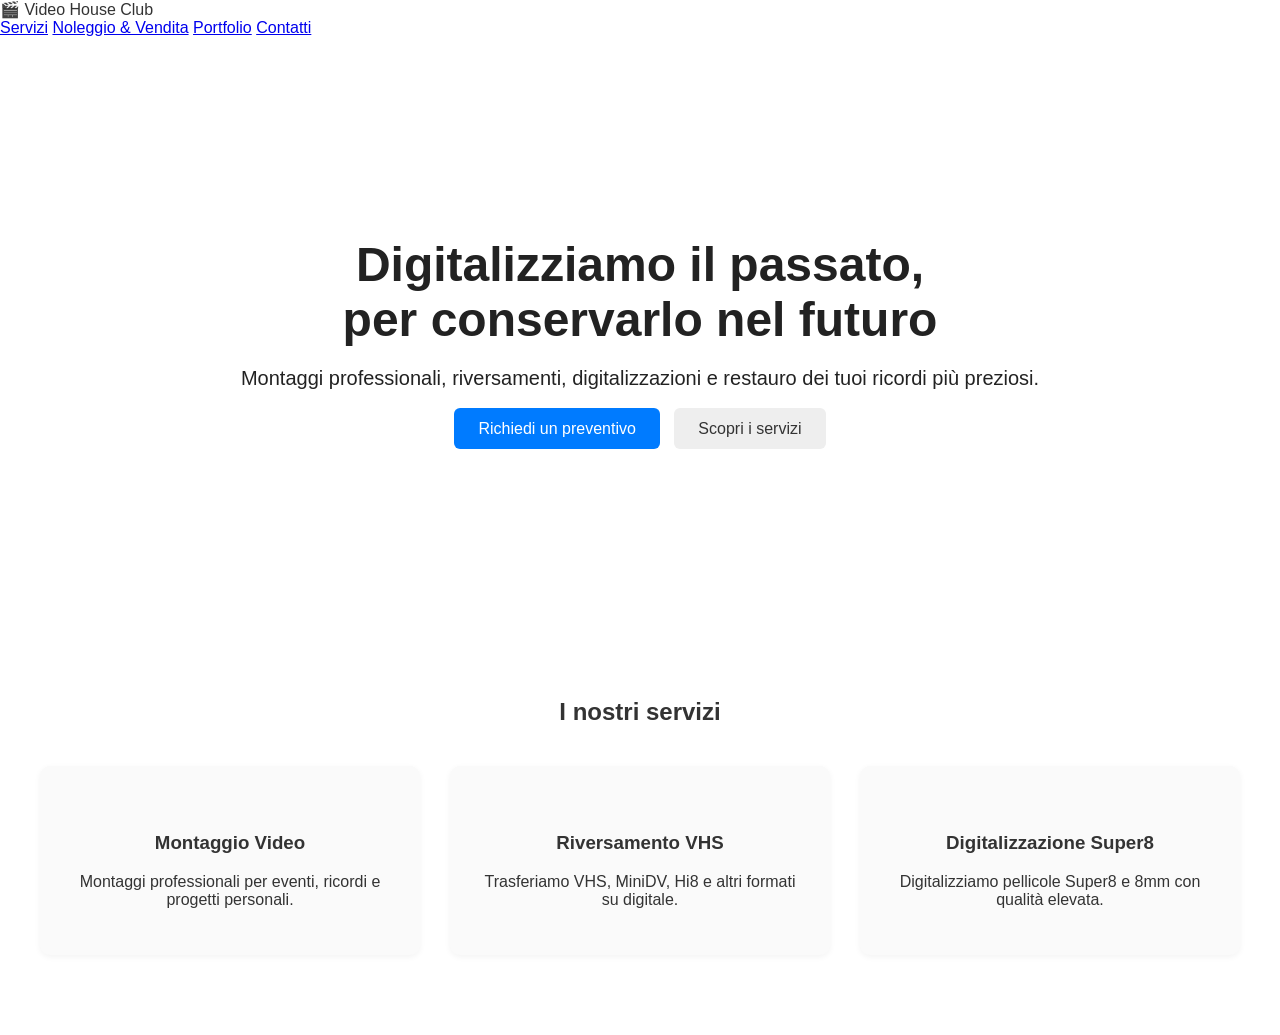
==== index.html @ 9ddbf899 "Update index.html" ====
<!DOCTYPE html>
<html lang="it">
<head>
    <meta charset="UTF-8">
    <meta name="viewport" content="width=device-width, initial-scale=1.0">
    <title>Video House Club – Digitalizziamo il passato</title>
    <link rel="stylesheet" href="style.css">
</head>

<body>

    <!-- SIDEBAR -->
    <aside class="sidebar">
        <div class="logo">🎬 Video House Club</div>

        <nav class="menu">
            <a href="#">Servizi</a>
            <a href="#">Noleggio & Vendita</a>
            <a href="#">Portfolio</a>
            <a href="#">Contatti</a>
        </nav>
    </aside>

    <!-- MAIN CONTENT -->
    <main class="content">

        <!-- HERO CINEMATOGRAFICO -->
        <section class="hero">
            <div class="overlay"></div>
            <div class="hero-text">
                <h1>Digitalizziamo il passato,<br>per conservarlo nel futuro</h1>
                <p>Montaggi professionali, riversamenti, digitalizzazioni e restauro dei tuoi ricordi più preziosi.</p>
                <div class="hero-buttons">
                    <a class="btn-primary" href="#">Richiedi un preventivo</a>
                    <a class="btn-secondary" href="#">Scopri i servizi</a>
                </div>
            </div>
        </section>

        <!-- SERVIZI PRINCIPALI -->
        <section class="services">
            <h2>I nostri servizi</h2>
            <div class="service-grid">
                <div class="service-box">
                    <img src="cinema1.jpg" alt="">
                    <h3>Montaggio Video</h3>
                    <p>Montaggi professionali per eventi, ricordi e progetti personali.</p>
                </div>

                <div class="service-box">
                    <img src="cinema2.jpg" alt="">
                    <h3>Riversamento VHS</h3>
                    <p>Trasferiamo VHS, MiniDV, Hi8 e altri formati su digitale.</p>
                </div>

                <div class="service-box">
                    <img src="cinema3.jpg" alt="">
                    <h3>Digitalizzazione Super8</h3>
                    <p>Digitalizziamo pellicole Super8 e 8mm con qualità elevata.</p>
                </div>
            </div>
        </section>

    </main>

</body>
</html>
---- style.css ----
body {
    margin: 0;
    font-family: 'Inter', sans-serif;
    background: #ffffff;
    color: #333;
}

/* HEADER */
.header {
    display: flex;
    justify-content: space-between;
    padding: 20px 40px;
    background: #fff;
    border-bottom: 1px solid #eee;
}

.header nav a {
    margin-left: 20px;
    text-decoration: none;
    color: #333;
    font-weight: 500;
}

/* HERO */
.hero {
    background: url('hero.jpg') center/cover no-repeat;
    padding: 160px 40px;
    text-align: center;
    color: #222;
}

.hero h1 {
    font-size: 48px;
    margin-bottom: 10px;
}

.hero p {
    font-size: 20px;
    margin-bottom: 30px;
}

.btn-primary {
    background: #007bff;
    color: white;
    padding: 12px 24px;
    border-radius: 6px;
    text-decoration: none;
    margin-right: 10px;
}

.btn-secondary {
    background: #eee;
    color: #333;
    padding: 12px 24px;
    border-radius: 6px;
    text-decoration: none;
}

/* SEZIONI */
section {
    padding: 80px 40px;
    text-align: center;
}

.service-grid, .rent-grid, .portfolio-grid {
    display: grid;
    grid-template-columns: repeat(3, 1fr);
    gap: 30px;
    margin-top: 40px;
}

.service-box, .rent-box {
    background: #fafafa;
    padding: 30px;
    border-radius: 10px;
    box-shadow: 0 2px 6px rgba(0,0,0,0.05);
}

.portfolio-item {
    background: #ddd;
    height: 180px;
    border-radius: 10px;
}

/* FOOTER */
.footer {
    background: #f5f5f5;
    padding: 20px;
    text-align: center;
}
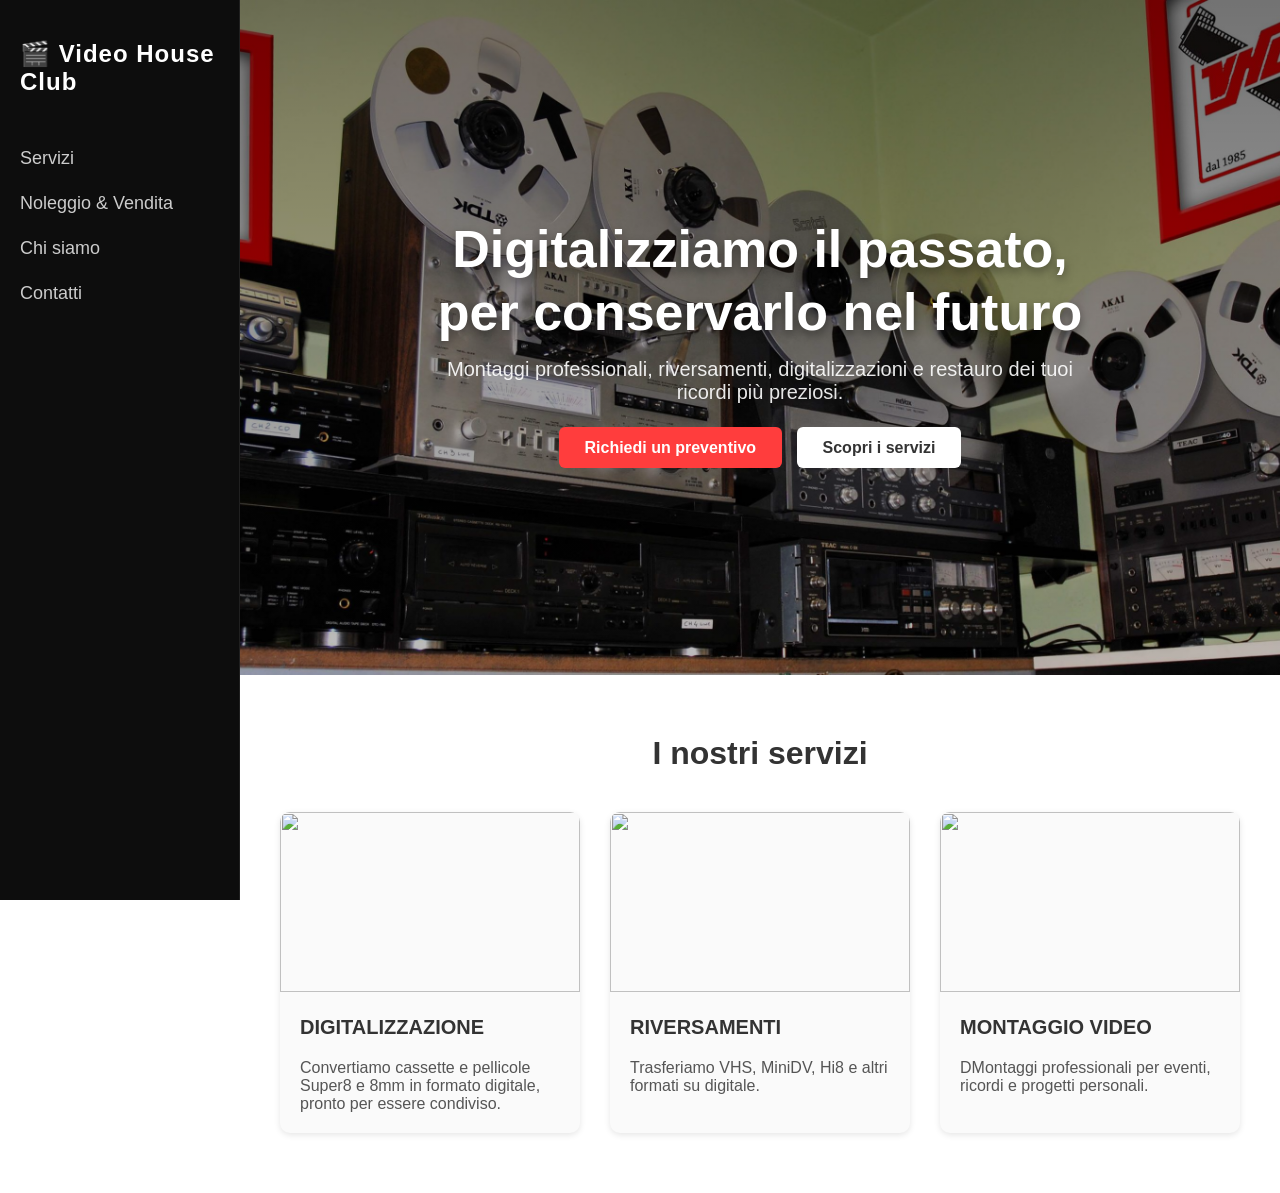
==== commit 27f48b27: "Update index.html" ====
--- a/index.html
+++ b/index.html
@@ -16,7 +16,7 @@
         <nav class="menu">
             <a href="#">Servizi</a>
             <a href="#">Noleggio & Vendita</a>
-            <a href="#">Portfolio</a>
+            <a href="#">Chi siamo</a>
             <a href="#">Contatti</a>
         </nav>
     </aside>
@@ -43,20 +43,20 @@
             <div class="service-grid">
                 <div class="service-box">
                     <img src="cinema1.jpg" alt="">
-                    <h3>Montaggio Video</h3>
-                    <p>Montaggi professionali per eventi, ricordi e progetti personali.</p>
+                    <h3>DIGITALIZZAZIONE</h3>
+                    <p>Convertiamo cassette e pellicole Super8 e 8mm in formato digitale, pronto per essere condiviso.</p>
                 </div>
 
                 <div class="service-box">
                     <img src="cinema2.jpg" alt="">
-                    <h3>Riversamento VHS</h3>
+                    <h3>RIVERSAMENTI</h3>
                     <p>Trasferiamo VHS, MiniDV, Hi8 e altri formati su digitale.</p>
                 </div>
 
                 <div class="service-box">
                     <img src="cinema3.jpg" alt="">
-                    <h3>Digitalizzazione Super8</h3>
-                    <p>Digitalizziamo pellicole Super8 e 8mm con qualità elevata.</p>
+                    <h3>MONTAGGIO VIDEO</h3>
+                    <p>DMontaggi professionali per eventi, ricordi e progetti personali.</p>
                 </div>
             </div>
         </section>
--- a/style.css
+++ b/style.css
@@ -1,90 +1,175 @@
+/* RESET BASE */
+* {
+    margin: 0;
+    padding: 0;
+    box-sizing: border-box;
+}
+
 body {
-    margin: 0;
     font-family: 'Inter', sans-serif;
     background: #ffffff;
     color: #333;
+    display: flex;
+    overflow-x: hidden;
 }
 
-/* HEADER */
-.header {
-    display: flex;
-    justify-content: space-between;
-    padding: 20px 40px;
-    background: #fff;
-    border-bottom: 1px solid #eee;
+/* SIDEBAR */
+.sidebar {
+    width: 240px;
+    background: #0d0d0d;
+    color: white;
+    padding: 40px 20px;
+    height: 100vh;
+    position: fixed;
+    left: 0;
+    top: 0;
+    border-right: 1px solid rgba(255,255,255,0.08);
 }
 
-.header nav a {
-    margin-left: 20px;
-    text-decoration: none;
-    color: #333;
-    font-weight: 500;
+.logo {
+    font-size: 24px;
+    font-weight: 700;
+    margin-bottom: 40px;
+    letter-spacing: 1px;
 }
 
-/* HERO */
-.hero {
-    background: url('hero.jpg') center/cover no-repeat;
-    padding: 160px 40px;
-    text-align: center;
-    color: #222;
+.menu a {
+    display: block;
+    color: #ccc;
+    text-decoration: none;
+    padding: 12px 0;
+    font-size: 18px;
+    transition: 0.2s ease;
 }
 
-.hero h1 {
-    font-size: 48px;
-    margin-bottom: 10px;
+.menu a:hover {
+    color: #fff;
+    transform: translateX(4px);
 }
 
-.hero p {
-    font-size: 20px;
-    margin-bottom: 30px;
+/* MAIN CONTENT */
+.content {
+    margin-left: 240px;
+    width: calc(100% - 240px);
 }
 
+/* HERO CINEMATOGRAFICO */
+.hero {
+    position: relative;
+    height: 75vh;
+    background: url('hero-cinema.jpg') center/cover no-repeat;
+    display: flex;
+    align-items: center;
+    justify-content: center;
+}
+
+.overlay {
+    position: absolute;
+    top: 0;
+    left: 0;
+    width: 100%;
+    height: 100%;
+    background: linear-gradient(
+        rgba(0,0,0,0.55),
+        rgba(0,0,0,0.25)
+    );
+}
+
+.hero-text {
+    position: relative;
+    text-align: center;
+    color: white;
+    max-width: 700px;
+    padding: 0 20px;
+}
+
+.hero-text h1 {
+    font-size: 52px;
+    font-weight: 700;
+    line-height: 1.2;
+    margin-bottom: 15px;
+    text-shadow: 0 4px 10px rgba(0,0,0,0.4);
+}
+
+.hero-text p {
+    font-size: 20px;
+    margin-bottom: 35px;
+    opacity: 0.9;
+}
+
+/* BOTTONI */
 .btn-primary {
-    background: #007bff;
+    background: #ff3d3d;
     color: white;
-    padding: 12px 24px;
+    padding: 12px 26px;
     border-radius: 6px;
     text-decoration: none;
     margin-right: 10px;
+    font-weight: 600;
+    transition: 0.2s ease;
+}
+
+.btn-primary:hover {
+    background: #e22f2f;
 }
 
 .btn-secondary {
-    background: #eee;
+    background: #ffffff;
     color: #333;
-    padding: 12px 24px;
+    padding: 12px 26px;
     border-radius: 6px;
     text-decoration: none;
+    font-weight: 600;
+    transition: 0.2s ease;
 }
 
-/* SEZIONI */
-section {
-    padding: 80px 40px;
-    text-align: center;
+.btn-secondary:hover {
+    background: #f0f0f0;
 }
 
-.service-grid, .rent-grid, .portfolio-grid {
-    display: grid;
-    grid-template-columns: repeat(3, 1fr);
-    gap: 30px;
-    margin-top: 40px;
+/* SERVIZI */
+.services {
+    padding: 60px 40px;
 }
 
-.service-box, .rent-box {
-    background: #fafafa;
-    padding: 30px;
-    border-radius: 10px;
-    box-shadow: 0 2px 6px rgba(0,0,0,0.05);
+.services h2 {
+    text-align: center;
+    margin-bottom: 40px;
+    font-size: 32px;
+    font-weight: 700;
 }
 
-.portfolio-item {
-    background: #ddd;
-    height: 180px;
-    border-radius: 10px;
+.service-grid {
+    display: grid;
+    grid-template-columns: repeat(auto-fit, minmax(260px, 1fr));
+    gap: 30px;
 }
 
-/* FOOTER */
-.footer {
-    background: #f5f5f5;
-    padding: 20px;
-    text-align: center;
+.service-box {
+    background: #fafafa;
+    border-radius: 10px;
+    overflow: hidden;
+    box-shadow: 0 2px 6px rgba(0,0,0,0.1);
+    transition: 0.25s ease;
 }
+
+.service-box:hover {
+    transform: translateY(-6px);
+    box-shadow: 0 6px 18px rgba(0,0,0,0.15);
+}
+
+.service-box img {
+    width: 100%;
+    height: 180px;
+    object-fit: cover;
+}
+
+.service-box h3 {
+    margin: 20px;
+    font-size: 20px;
+}
+
+.service-box p {
+    margin: 0 20px 20px;
+    color: #555;
+}
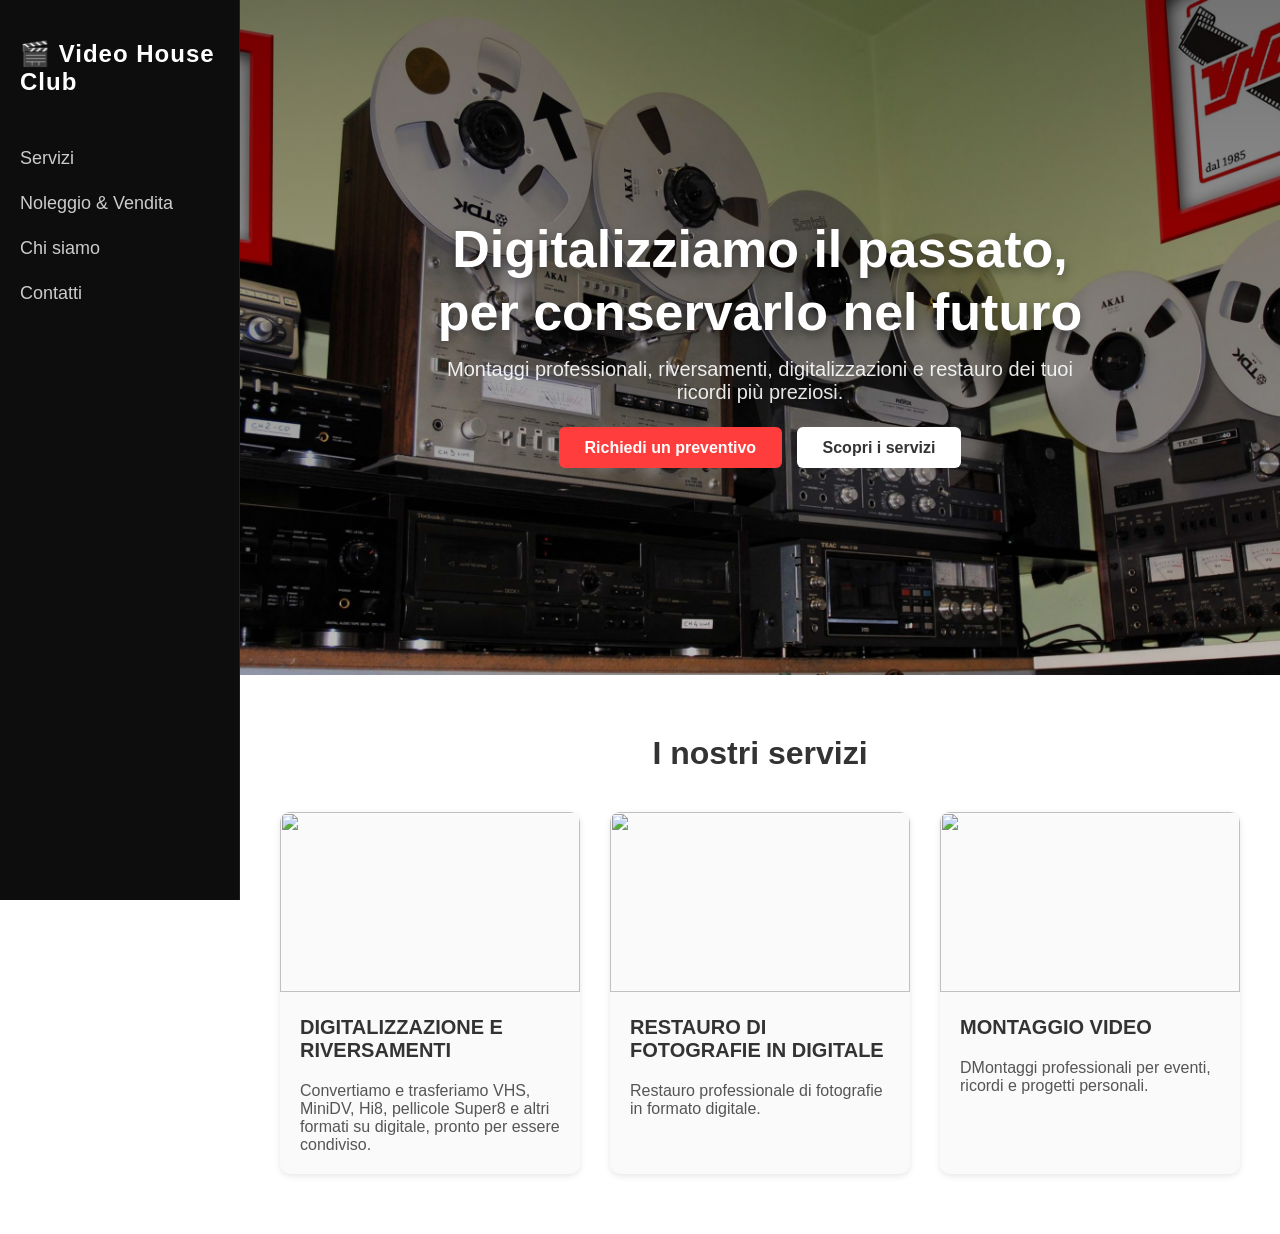
==== commit b9d5c828: "Update index.html" ====
--- a/index.html
+++ b/index.html
@@ -43,14 +43,14 @@
             <div class="service-grid">
                 <div class="service-box">
                     <img src="cinema1.jpg" alt="">
-                    <h3>DIGITALIZZAZIONE</h3>
-                    <p>Convertiamo cassette e pellicole Super8 e 8mm in formato digitale, pronto per essere condiviso.</p>
+                    <h3>DIGITALIZZAZIONE E RIVERSAMENTI</h3>
+                    <p>Convertiamo e trasferiamo VHS, MiniDV, Hi8, pellicole Super8 e altri formati su digitale, pronto per essere condiviso.</p>
                 </div>
 
                 <div class="service-box">
                     <img src="cinema2.jpg" alt="">
-                    <h3>RIVERSAMENTI</h3>
-                    <p>Trasferiamo VHS, MiniDV, Hi8 e altri formati su digitale.</p>
+                    <h3>RESTAURO DI FOTOGRAFIE IN DIGITALE</h3>
+                    <p>Restauro professionale di fotografie in formato digitale.</p>
                 </div>
 
                 <div class="service-box">
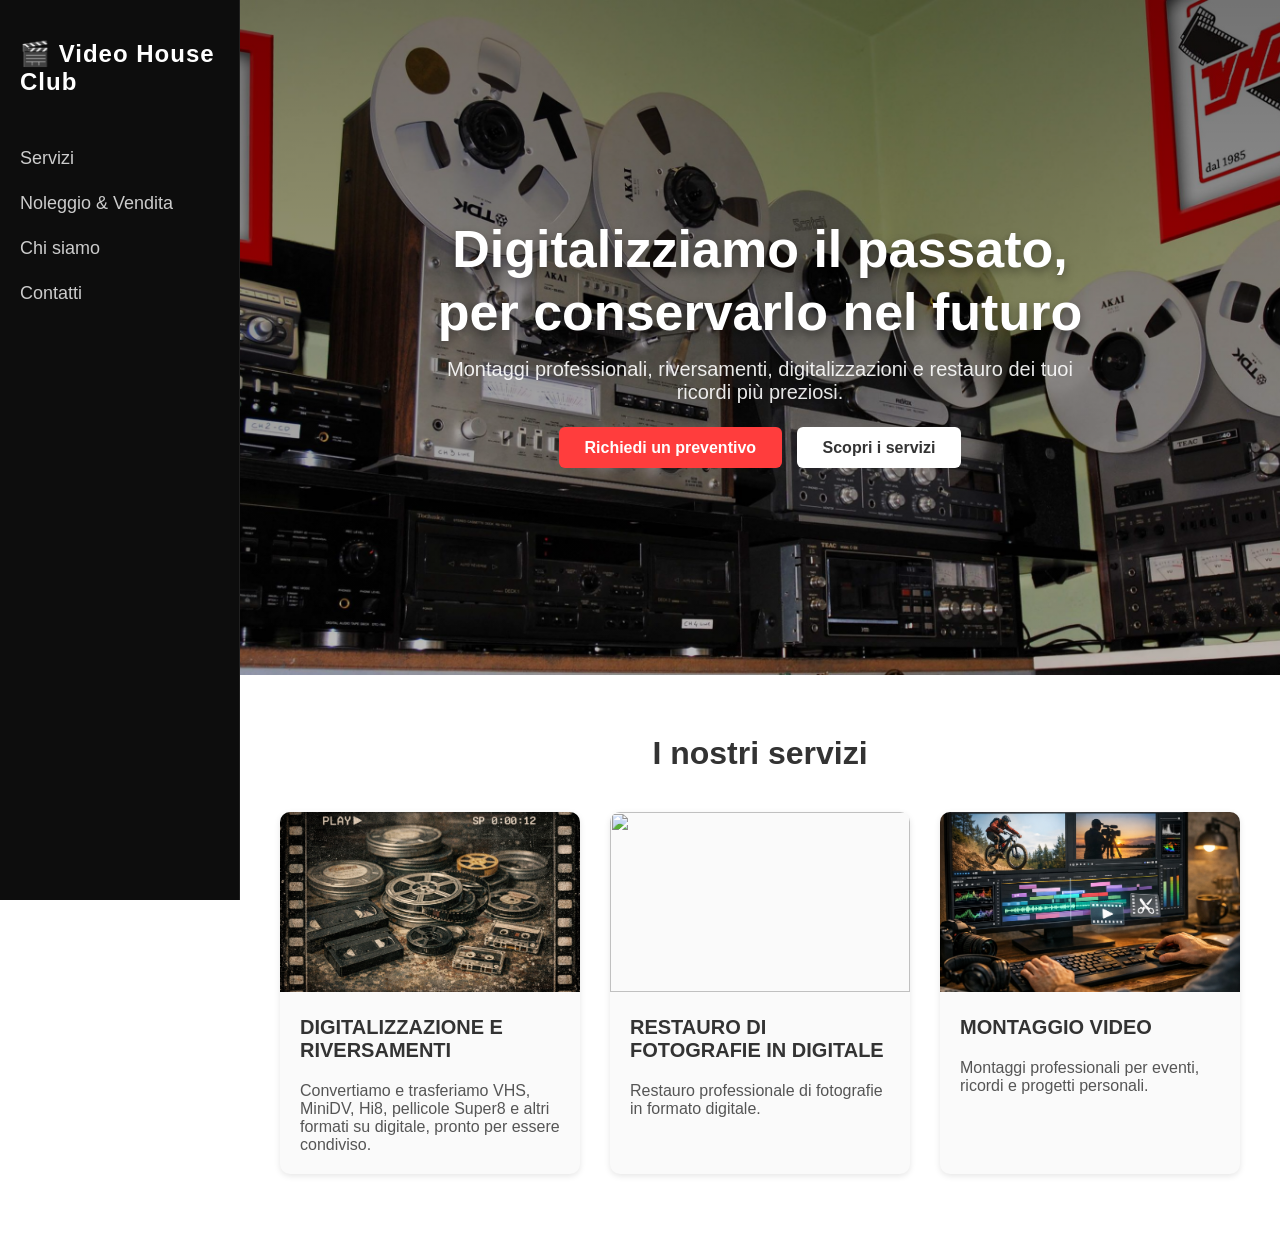
==== commit 7d8e9d13: "Update index.html" ====
--- a/index.html
+++ b/index.html
@@ -56,7 +56,7 @@
                 <div class="service-box">
                     <img src="cinema3.jpg" alt="">
                     <h3>MONTAGGIO VIDEO</h3>
-                    <p>DMontaggi professionali per eventi, ricordi e progetti personali.</p>
+                    <p>Montaggi professionali per eventi, ricordi e progetti personali.</p>
                 </div>
             </div>
         </section>
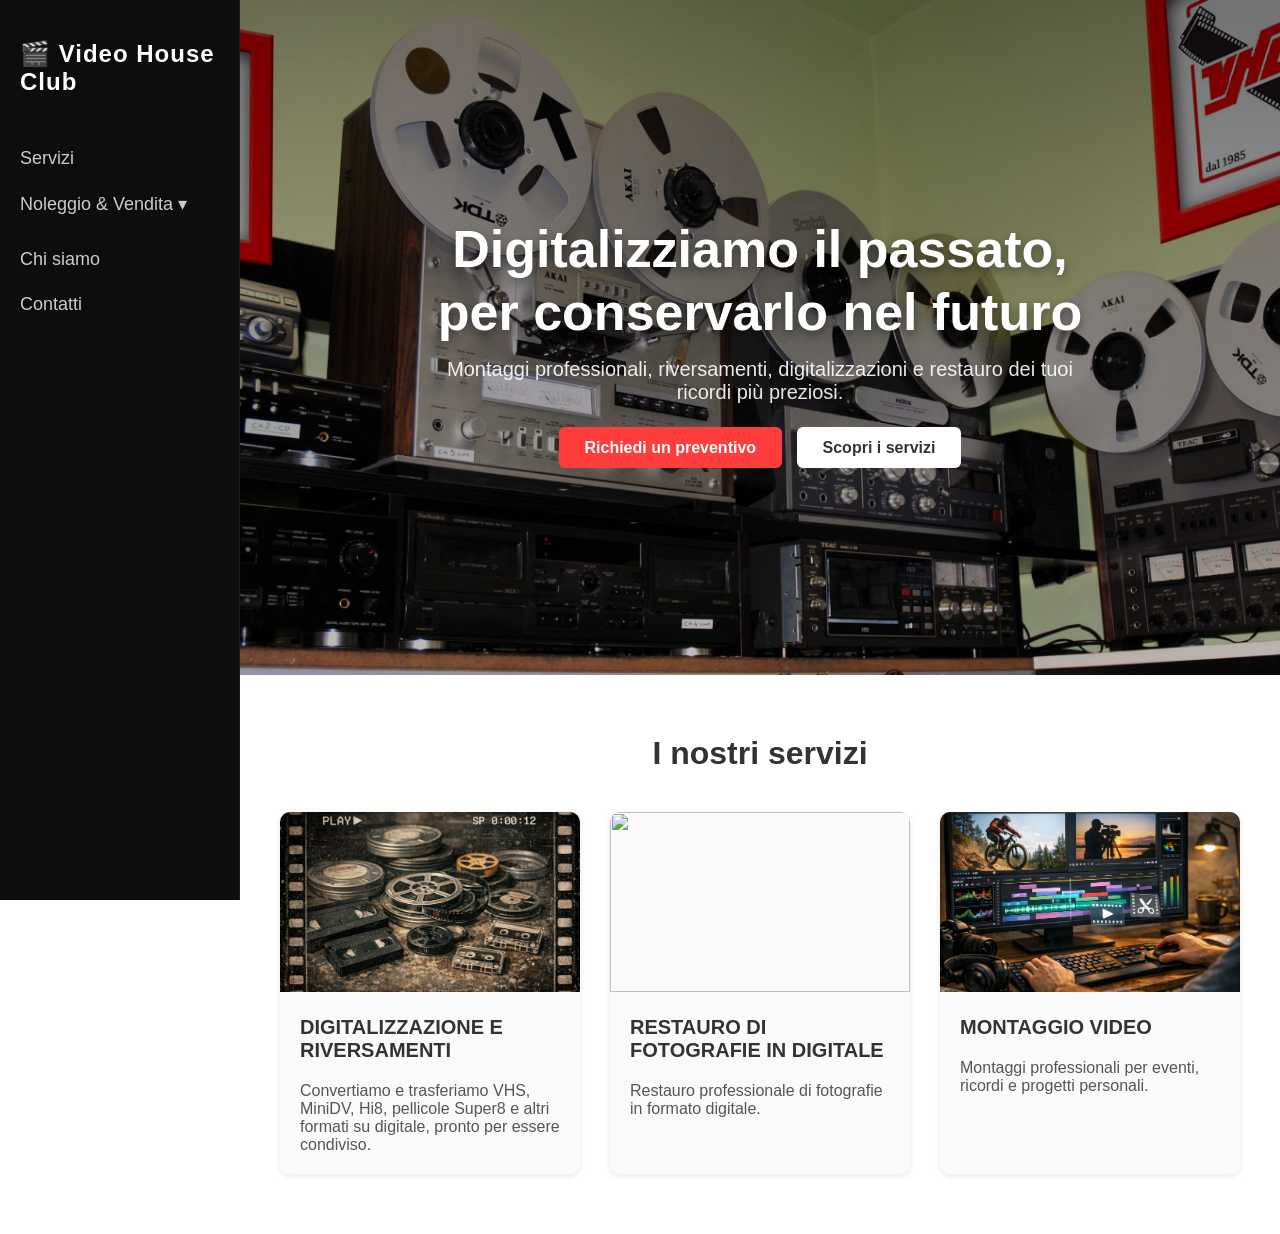
==== commit 4405407d: "Enhance sidebar with submenu for rentals and sales Added submenu for Noleggio & Vendita with toggle " ====
--- a/index.html
+++ b/index.html
@@ -5,6 +5,34 @@
     <meta name="viewport" content="width=device-width, initial-scale=1.0">
     <title>Video House Club – Digitalizziamo il passato</title>
     <link rel="stylesheet" href="style.css">
+
+    <!-- STILI SOLO PER IL SOTTOMENU -->
+    <style>
+        .submenu-wrapper {
+            margin-bottom: 10px;
+        }
+
+        .submenu-toggle {
+            display: block;
+            color: #ccc;
+            padding: 10px 0;
+            cursor: pointer;
+        }
+
+        .submenu {
+            display: none;
+            margin-left: 10px;
+            border-left: 1px solid rgba(255,255,255,0.2);
+            padding-left: 10px;
+        }
+
+        .submenu a {
+            display: block;
+            color: #aaa;
+            padding: 6px 0;
+            font-size: 15px;
+        }
+    </style>
 </head>
 
 <body>
@@ -14,10 +42,23 @@
         <div class="logo">🎬 Video House Club</div>
 
         <nav class="menu">
+
             <a href="#">Servizi</a>
-            <a href="#">Noleggio & Vendita</a>
+
+            <!-- SOTTO-MENU NOLEGGIO & VENDITA -->
+            <div class="submenu-wrapper">
+                <a href="#" class="submenu-toggle">Noleggio & Vendita ▾</a>
+
+                <div class="submenu">
+                    <a>DVD</a>
+                    <a>BLURAY</a>
+                    <a>VINILI</a>
+                    <a>CD</a>
+                </div>
+            </div>
+
             <a href="#">Chi siamo</a>
-            <a href="#">Contatti</a>
+            <a href="contatti.html">Contatti</a>
         </nav>
     </aside>
 
@@ -31,7 +72,7 @@
                 <h1>Digitalizziamo il passato,<br>per conservarlo nel futuro</h1>
                 <p>Montaggi professionali, riversamenti, digitalizzazioni e restauro dei tuoi ricordi più preziosi.</p>
                 <div class="hero-buttons">
-                    <a class="btn-primary" href="#">Richiedi un preventivo</a>
+                    <a class="btn-primary" href="preventivo.html">Richiedi un preventivo</a>
                     <a class="btn-secondary" href="#">Scopri i servizi</a>
                 </div>
             </div>
@@ -63,5 +104,14 @@
 
     </main>
 
+    <!-- SCRIPT PER APRIRE/CHIUDERE IL SOTTOMENU -->
+    <script>
+        document.querySelector('.submenu-toggle').addEventListener('click', function(e) {
+            e.preventDefault();
+            const menu = document.querySelector('.submenu');
+            menu.style.display = menu.style.display === 'block' ? 'none' : 'block';
+        });
+    </script>
+
 </body>
 </html>
--- a/style.css
+++ b/style.css
@@ -173,3 +173,40 @@
     margin: 0 20px 20px;
     color: #555;
 }
+
+/* FORM PREVENTIVO – versione migliorata */
+.form-preventivo {
+    max-width: 700px;
+    margin: 0 auto;
+    padding: 20px 0;
+}
+
+.form-preventivo label {
+    display: block;
+    margin-bottom: 12px;
+    font-weight: 600;
+    font-size: 20px;
+}
+
+.form-preventivo input,
+.form-preventivo select,
+.form-preventivo textarea {
+    width: 100%;
+    padding: 18px;
+    margin-bottom: 32px;
+    border: 1px solid #bbb;
+    border-radius: 10px;
+    font-size: 18px;
+    background: #fff;
+}
+
+.form-preventivo textarea {
+    resize: vertical;
+}
+
+.form-preventivo button {
+    width: 100%;
+    padding: 18px;
+    font-size: 20px;
+    margin-top: 10px;
+    }
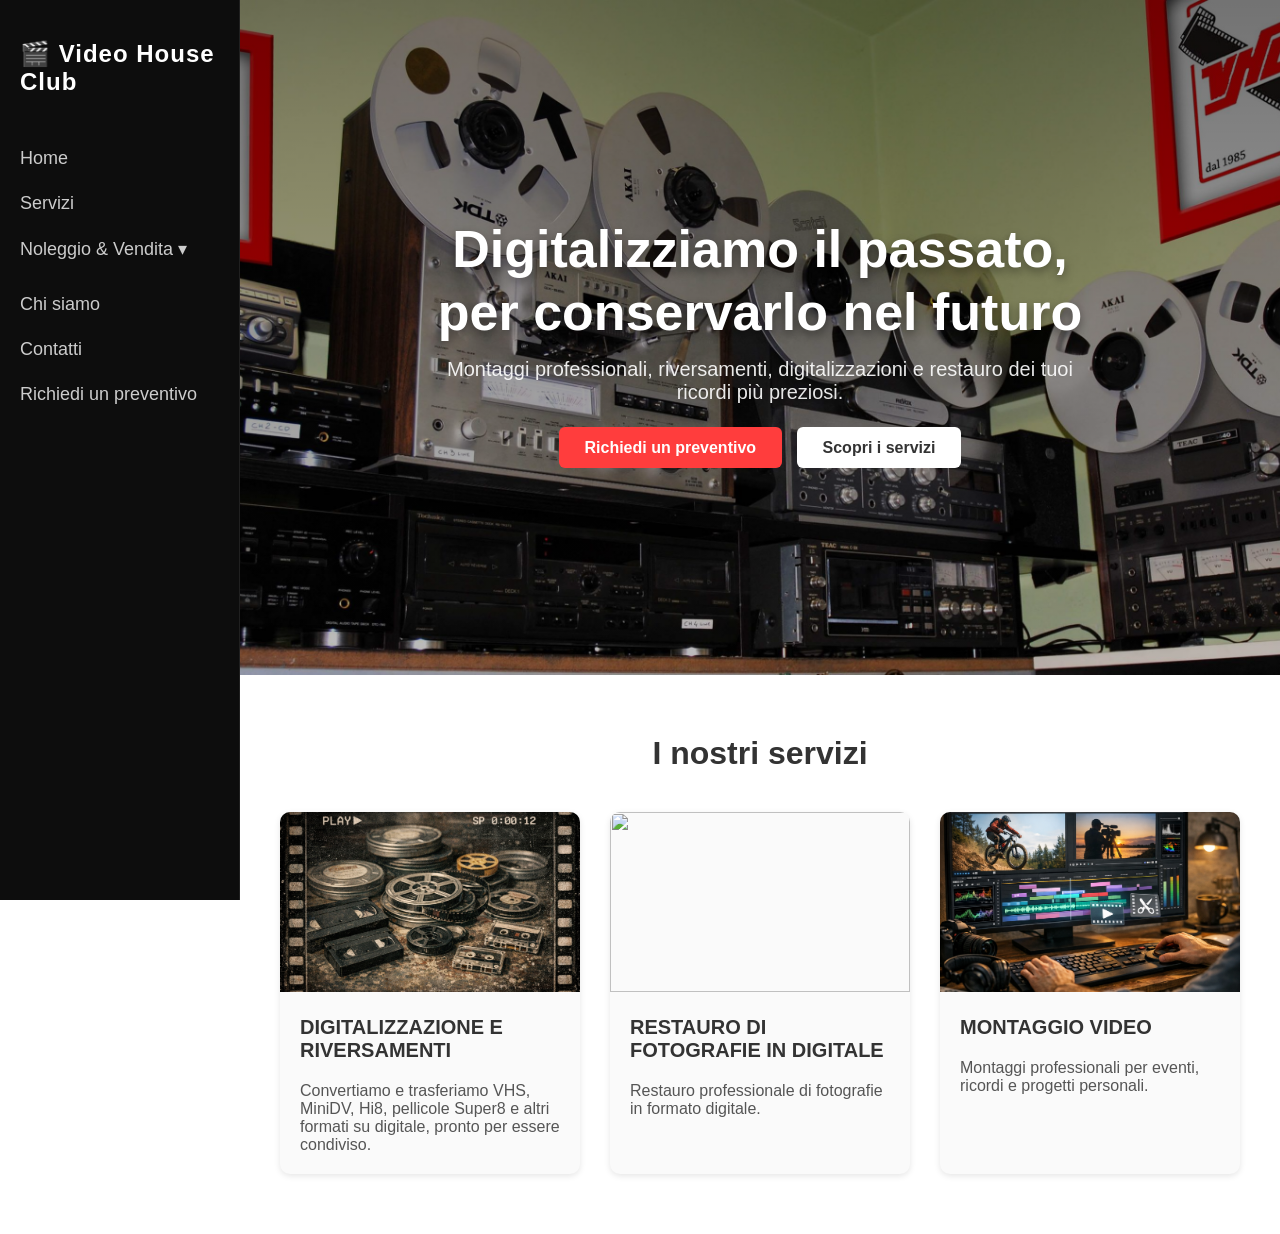
==== commit 30e2c931: "Implement dynamic sidebar loading Replaced static sidebar with dynamic loading from sidebar.html." ====
--- a/index.html
+++ b/index.html
@@ -5,62 +5,12 @@
     <meta name="viewport" content="width=device-width, initial-scale=1.0">
     <title>Video House Club – Digitalizziamo il passato</title>
     <link rel="stylesheet" href="style.css">
-
-    <!-- STILI SOLO PER IL SOTTOMENU -->
-    <style>
-        .submenu-wrapper {
-            margin-bottom: 10px;
-        }
-
-        .submenu-toggle {
-            display: block;
-            color: #ccc;
-            padding: 10px 0;
-            cursor: pointer;
-        }
-
-        .submenu {
-            display: none;
-            margin-left: 10px;
-            border-left: 1px solid rgba(255,255,255,0.2);
-            padding-left: 10px;
-        }
-
-        .submenu a {
-            display: block;
-            color: #aaa;
-            padding: 6px 0;
-            font-size: 15px;
-        }
-    </style>
 </head>
 
 <body>
 
-    <!-- SIDEBAR -->
-    <aside class="sidebar">
-        <div class="logo">🎬 Video House Club</div>
-
-        <nav class="menu">
-
-            <a href="#">Servizi</a>
-
-            <!-- SOTTO-MENU NOLEGGIO & VENDITA -->
-            <div class="submenu-wrapper">
-                <a href="#" class="submenu-toggle">Noleggio & Vendita ▾</a>
-
-                <div class="submenu">
-                    <a>DVD</a>
-                    <a>BLURAY</a>
-                    <a>VINILI</a>
-                    <a>CD</a>
-                </div>
-            </div>
-
-            <a href="#">Chi siamo</a>
-            <a href="contatti.html">Contatti</a>
-        </nav>
-    </aside>
+    <!-- SIDEBAR CARICATA DINAMICAMENTE -->
+    <div id="sidebar"></div>
 
     <!-- MAIN CONTENT -->
     <main class="content">
@@ -104,13 +54,21 @@
 
     </main>
 
-    <!-- SCRIPT PER APRIRE/CHIUDERE IL SOTTOMENU -->
+    <!-- SCRIPT PER CARICARE LA SIDEBAR -->
     <script>
-        document.querySelector('.submenu-toggle').addEventListener('click', function(e) {
+    fetch("sidebar.html")
+      .then(response => response.text())
+      .then(data => {
+        document.getElementById("sidebar").innerHTML = data;
+
+        const toggle = document.querySelector('.submenu-toggle');
+        const submenu = document.querySelector('.submenu');
+
+        toggle.addEventListener('click', function(e) {
             e.preventDefault();
-            const menu = document.querySelector('.submenu');
-            menu.style.display = menu.style.display === 'block' ? 'none' : 'block';
+            submenu.style.display = submenu.style.display === 'block' ? 'none' : 'block';
         });
+      });
     </script>
 
 </body>
--- a/style.css
+++ b/style.css
@@ -210,3 +210,43 @@
     font-size: 20px;
     margin-top: 10px;
     }
+
+/* SOTTOMENU NOLEGGIO & VENDITA */
+.submenu-wrapper {
+    margin-bottom: 10px;
+}
+
+.submenu-toggle {
+    display: block;
+    color: #ccc;
+    padding: 12px 0;
+    font-size: 18px;
+    cursor: pointer;
+    transition: 0.2s ease;
+}
+
+.submenu-toggle:hover {
+    color: #fff;
+    transform: translateX(4px);
+}
+
+.submenu {
+    display: none; /* IMPORTANTE: chiuso all'avvio */
+    margin-left: 10px;
+    border-left: 1px solid rgba(255,255,255,0.2);
+    padding-left: 10px;
+}
+
+.submenu a {
+    display: block;
+    color: #aaa;
+    padding: 6px 0;
+    font-size: 16px;
+    transition: 0.2s ease;
+}
+
+.submenu a:hover {
+    color: #fff;
+    transform: translateX(4px);
+}
+
